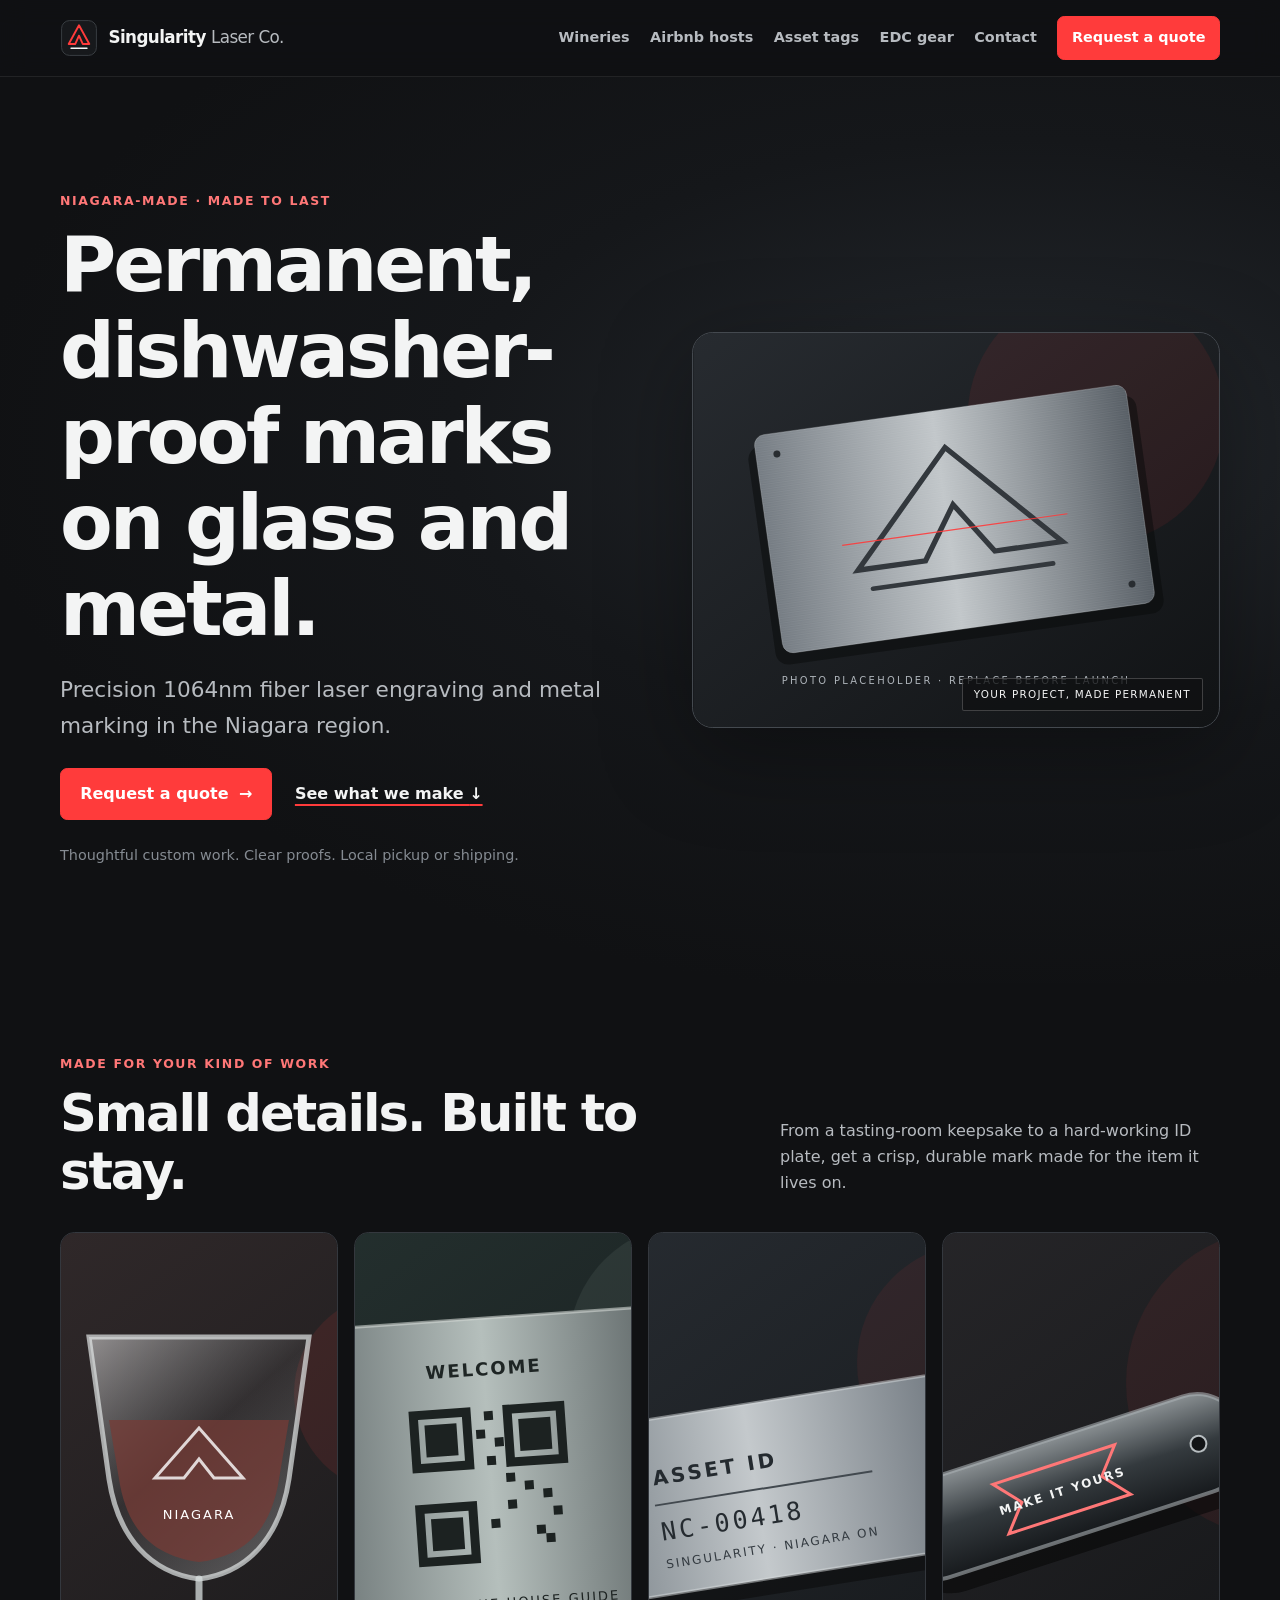
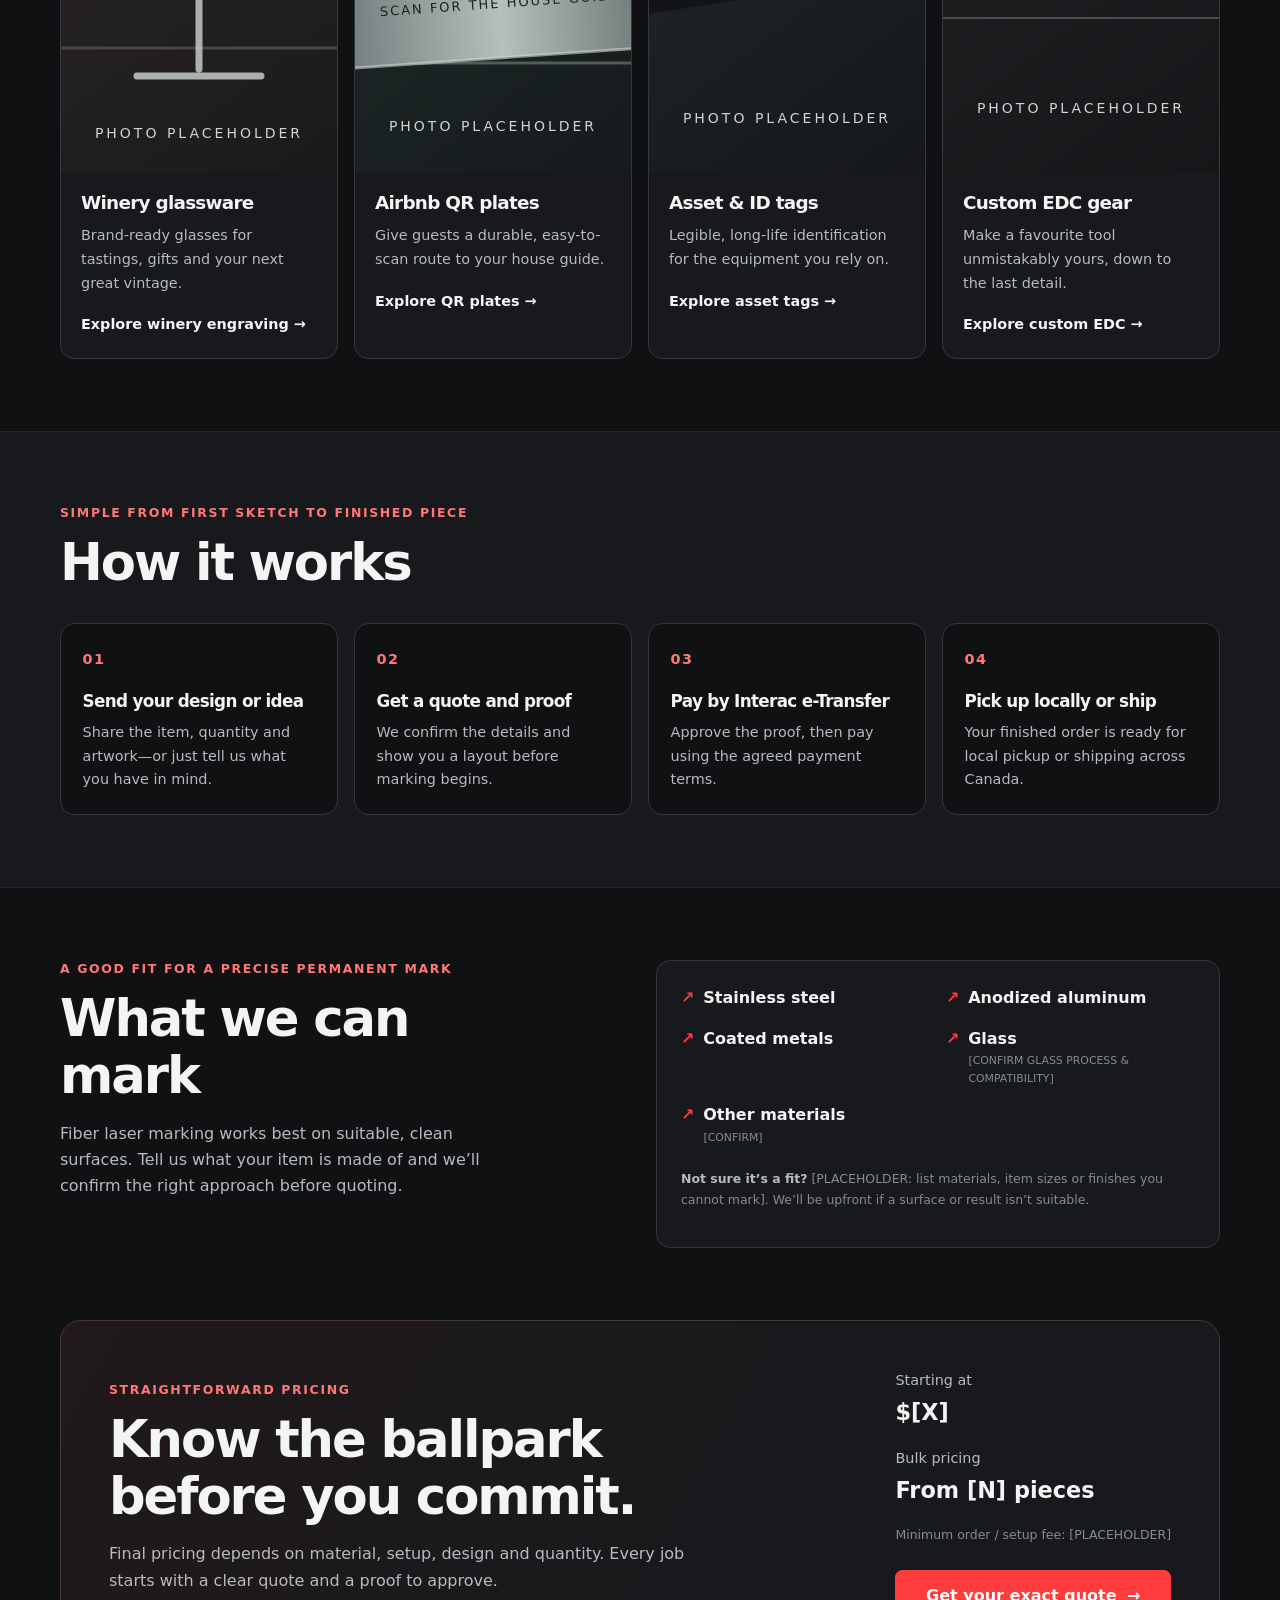
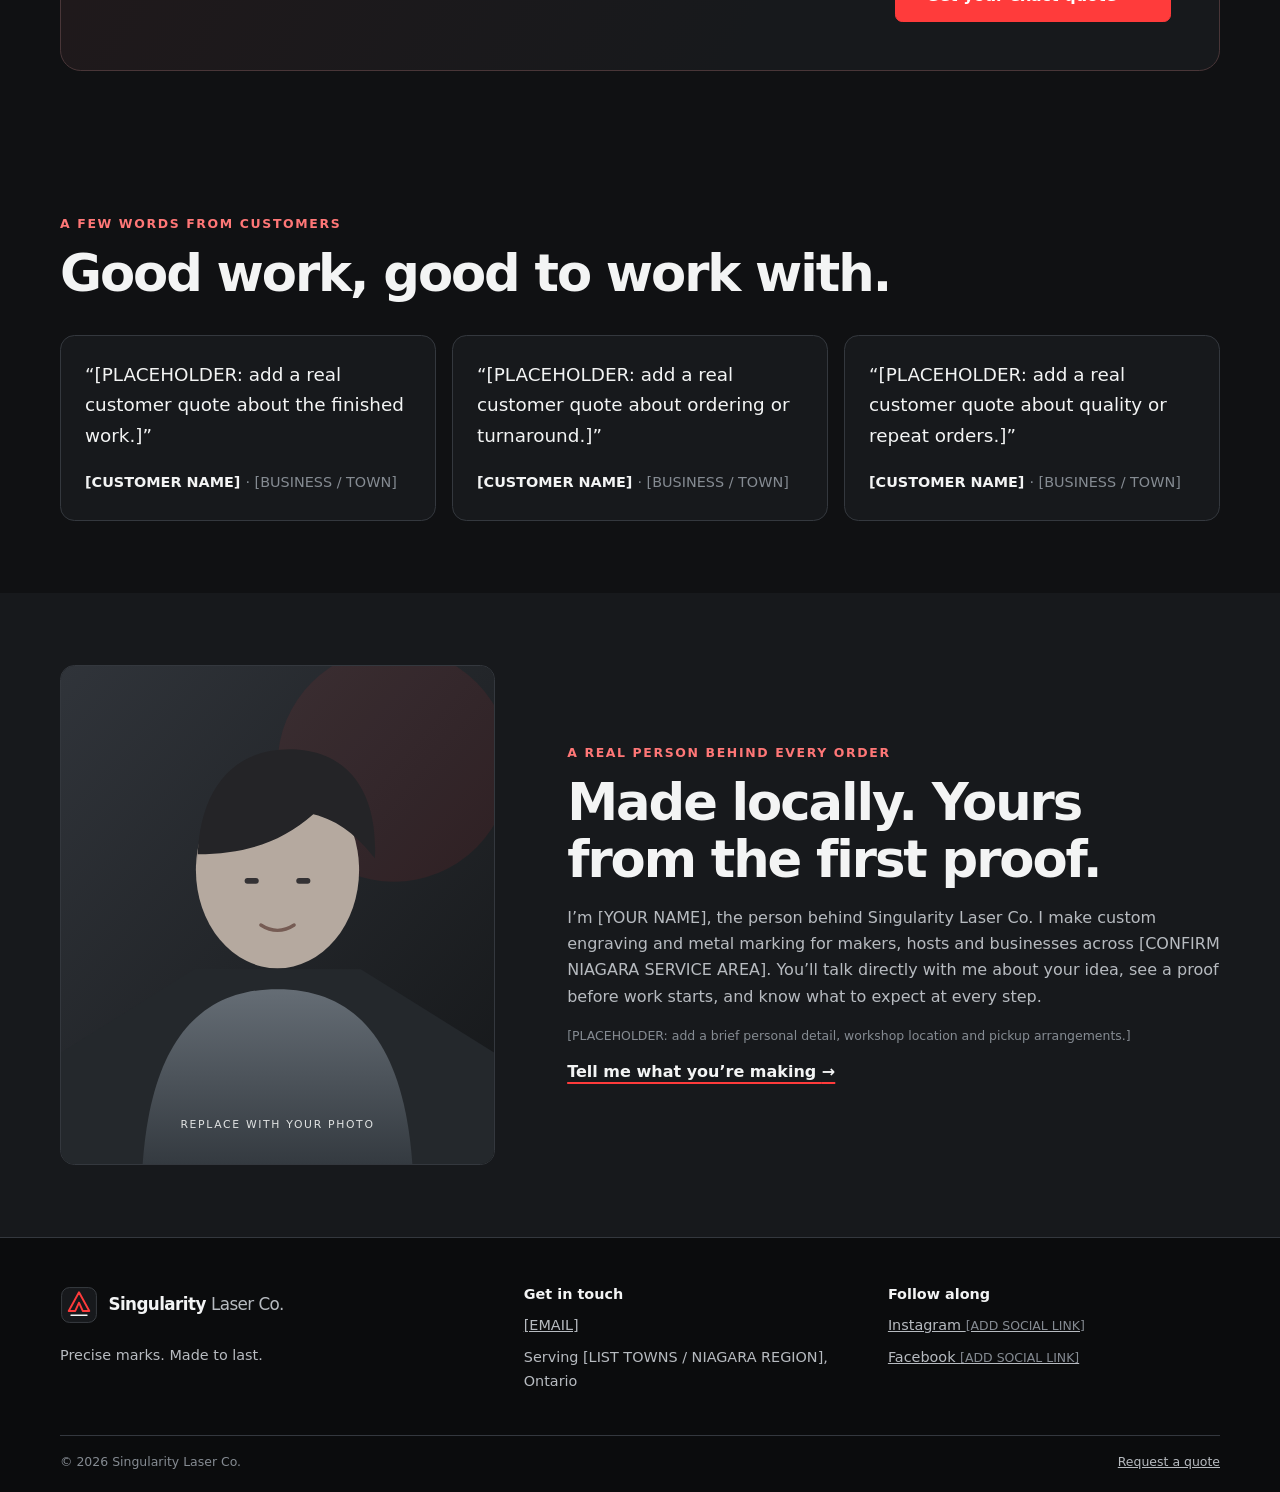
==== index.html @ 9af8d46c "first commit" ====
<!doctype html>
<html lang="en-CA">
<head>
  <meta charset="utf-8">
  <meta name="viewport" content="width=device-width, initial-scale=1">
  <title>Precision Laser Engraving in Niagara | Singularity Laser Co.</title>
  <meta name="description" content="Permanent custom engraving for winery glassware, Airbnb QR plates, asset tags and EDC gear. Locally made in Niagara, Ontario. Request a quote.">
  <meta name="theme-color" content="#101113">
  <link rel="canonical" href="https://[PLACEHOLDER]/">
  <meta property="og:type" content="website">
  <meta property="og:title" content="Singularity Laser Co. | Precision Engraving in Niagara">
  <meta property="og:description" content="Permanent, precise marks on glass and metal, made in the Niagara region.">
  <meta property="og:url" content="https://[PLACEHOLDER]/">
  <meta property="og:image" content="https://[PLACEHOLDER]/assets/images/hero-laser.svg">
  <link rel="icon" href="assets/icons/favicon.svg" type="image/svg+xml">
  <link rel="stylesheet" href="style.css">
  <script src="script.js" defer></script>
  <script type="application/ld+json">
  {
    "@context": "https://schema.org",
    "@type": "LocalBusiness",
    "name": "Singularity Laser Co.",
    "description": "Precision 1064nm fiber laser engraving and metal marking in the Niagara region of Ontario, Canada.",
    "url": "https://[PLACEHOLDER]/",
    "email": "[EMAIL]",
    "telephone": "[PLACEHOLDER]",
    "address": {
      "@type": "PostalAddress",
      "streetAddress": "[PLACEHOLDER]",
      "addressLocality": "[PLACEHOLDER]",
      "addressRegion": "ON",
      "postalCode": "[PLACEHOLDER]",
      "addressCountry": "CA"
    },
    "areaServed": [
      "[LIST TOWNS: e.g. St. Catharines, Niagara-on-the-Lake, Niagara Falls, Welland, Grimsby]"
    ],
    "priceRange": "[PLACEHOLDER]"
  }
  </script>
</head>
<body>
  <a class="skip-link" href="#main">Skip to content</a>
  <header class="site-header">
    <div class="container header-inner">
      <a class="brand" href="index.html" aria-label="Singularity Laser Co. home">
        <img src="assets/icons/logo.svg" width="42" height="42" alt="">
        <span>Singularity <span class="brand-light">Laser Co.</span></span>
      </a>
      <button class="menu-toggle" type="button" aria-expanded="false" aria-controls="primary-nav">
        <span class="sr-only">Toggle navigation</span><span class="menu-icon" aria-hidden="true"></span>
      </button>
      <nav class="site-nav" id="primary-nav" aria-label="Main navigation">
        <a href="winery-glassware.html">Wineries</a>
        <a href="airbnb-qr-plates.html">Airbnb hosts</a>
        <a href="asset-tags.html">Asset tags</a>
        <a href="edc-gear.html">EDC gear</a>
        <a href="contact.html">Contact</a>
        <a class="button button-small" href="contact.html#quote">Request a quote</a>
      </nav>
    </div>
  </header>

  <main id="main">
    <section class="hero">
      <div class="container hero-grid">
        <div class="hero-copy">
          <p class="eyebrow">Niagara-made · Made to last</p>
          <h1>Permanent, dishwasher-proof marks on glass and metal.</h1>
          <p class="hero-subline">Precision 1064nm fiber laser engraving and metal marking in the Niagara region.</p>
          <div class="hero-actions">
            <a class="button" href="contact.html#quote">Request a quote <span aria-hidden="true">→</span></a>
            <a class="text-link" href="#work">See what we make <span aria-hidden="true">↓</span></a>
          </div>
          <p class="hero-note">Thoughtful custom work. Clear proofs. Local pickup or shipping.</p>
        </div>
        <div class="hero-art">
          <img src="assets/images/hero-laser.svg" width="900" height="680" alt="Illustrated laser-etched metal plate, shown as a placeholder for a finished engraving photograph">
          <span class="image-label">YOUR PROJECT, MADE PERMANENT</span>
        </div>
      </div>
    </section>

    <section class="section" id="work">
      <div class="container">
        <div class="section-heading">
          <div><p class="eyebrow">Made for your kind of work</p><h2>Small details. Built to stay.</h2></div>
          <p>From a tasting-room keepsake to a hard-working ID plate, get a crisp, durable mark made for the item it lives on.</p>
        </div>
        <div class="portfolio-grid">
          <article class="portfolio-card">
            <a href="winery-glassware.html">
              <img src="assets/images/winery-glassware.svg" width="720" height="540" loading="lazy" alt="Placeholder illustration of a custom laser-marked wine glass">
              <div class="card-copy"><h3>Winery glassware</h3><p>Brand-ready glasses for tastings, gifts and your next great vintage.</p><span class="text-link">Explore winery engraving <span aria-hidden="true">→</span></span></div>
            </a>
          </article>
          <article class="portfolio-card">
            <a href="airbnb-qr-plates.html">
              <img src="assets/images/airbnb-qr-plate.svg" width="720" height="540" loading="lazy" alt="Placeholder illustration of a metal QR-code plate for a short-term rental">
              <div class="card-copy"><h3>Airbnb QR plates</h3><p>Give guests a durable, easy-to-scan route to your house guide.</p><span class="text-link">Explore QR plates <span aria-hidden="true">→</span></span></div>
            </a>
          </article>
          <article class="portfolio-card">
            <a href="asset-tags.html">
              <img src="assets/images/asset-id-tags.svg" width="720" height="540" loading="lazy" alt="Placeholder illustration of engraved stainless-steel asset identification tags">
              <div class="card-copy"><h3>Asset &amp; ID tags</h3><p>Legible, long-life identification for the equipment you rely on.</p><span class="text-link">Explore asset tags <span aria-hidden="true">→</span></span></div>
            </a>
          </article>
          <article class="portfolio-card">
            <a href="edc-gear.html">
              <img src="assets/images/edc-gear.svg" width="720" height="540" loading="lazy" alt="Placeholder illustration of a personalized everyday carry pocket tool">
              <div class="card-copy"><h3>Custom EDC gear</h3><p>Make a favourite tool unmistakably yours, down to the last detail.</p><span class="text-link">Explore custom EDC <span aria-hidden="true">→</span></span></div>
            </a>
          </article>
        </div>
      </div>
    </section>

    <section class="process section section-muted">
      <div class="container">
        <div class="section-heading"><div><p class="eyebrow">Simple from first sketch to finished piece</p><h2>How it works</h2></div></div>
        <ol class="steps">
          <li><span class="step-number">01</span><h3>Send your design or idea</h3><p>Share the item, quantity and artwork—or just tell us what you have in mind.</p></li>
          <li><span class="step-number">02</span><h3>Get a quote and proof</h3><p>We confirm the details and show you a layout before marking begins.</p></li>
          <li><span class="step-number">03</span><h3>Pay by Interac e-Transfer</h3><p>Approve the proof, then pay using the agreed payment terms.</p></li>
          <li><span class="step-number">04</span><h3>Pick up locally or ship</h3><p>Your finished order is ready for local pickup or shipping across Canada.</p></li>
        </ol>
      </div>
    </section>

    <section class="section">
      <div class="container capabilities-grid">
        <div><p class="eyebrow">A good fit for a precise permanent mark</p><h2>What we can mark</h2><p>Fiber laser marking works best on suitable, clean surfaces. Tell us what your item is made of and we’ll confirm the right approach before quoting.</p></div>
        <div class="material-panel">
          <ul class="material-list"><li>Stainless steel</li><li>Anodized aluminum</li><li>Coated metals</li><li>Glass <span class="material-note">[CONFIRM GLASS PROCESS &amp; COMPATIBILITY]</span></li><li>Other materials <span class="material-note">[CONFIRM]</span></li></ul>
          <p class="fine-print"><strong>Not sure it’s a fit?</strong> [PLACEHOLDER: list materials, item sizes or finishes you cannot mark]. We’ll be upfront if a surface or result isn’t suitable.</p>
        </div>
      </div>
    </section>

    <section class="section pricing-section">
      <div class="container pricing-panel">
        <div><p class="eyebrow">Straightforward pricing</p><h2>Know the ballpark before you commit.</h2><p>Final pricing depends on material, setup, design and quantity. Every job starts with a clear quote and a proof to approve.</p></div>
        <div class="price-points"><p><span>Starting at</span><strong>$[X]</strong></p><p><span>Bulk pricing</span><strong>From [N] pieces</strong></p><p class="fine-print">Minimum order / setup fee: [PLACEHOLDER]</p><a class="button" href="contact.html#quote">Get your exact quote <span aria-hidden="true">→</span></a></div>
      </div>
    </section>

    <section class="section">
      <div class="container">
        <div class="section-heading"><div><p class="eyebrow">A few words from customers</p><h2>Good work, good to work with.</h2></div></div>
        <div class="testimonial-grid">
          <blockquote><p>“[PLACEHOLDER: add a real customer quote about the finished work.]”</p><cite>[CUSTOMER NAME] <span>· [BUSINESS / TOWN]</span></cite></blockquote>
          <blockquote><p>“[PLACEHOLDER: add a real customer quote about ordering or turnaround.]”</p><cite>[CUSTOMER NAME] <span>· [BUSINESS / TOWN]</span></cite></blockquote>
          <blockquote><p>“[PLACEHOLDER: add a real customer quote about quality or repeat orders.]”</p><cite>[CUSTOMER NAME] <span>· [BUSINESS / TOWN]</span></cite></blockquote>
        </div>
      </div>
    </section>

    <section class="section about-section">
      <div class="container about-grid">
        <img class="about-photo" src="assets/images/owner-placeholder.svg" width="520" height="600" loading="lazy" alt="Placeholder portrait illustration to be replaced with a photo of the owner">
        <div><p class="eyebrow">A real person behind every order</p><h2>Made locally. Yours from the first proof.</h2><p>I’m [YOUR NAME], the person behind Singularity Laser Co. I make custom engraving and metal marking for makers, hosts and businesses across [CONFIRM NIAGARA SERVICE AREA]. You’ll talk directly with me about your idea, see a proof before work starts, and know what to expect at every step.</p><p class="fine-print">[PLACEHOLDER: add a brief personal detail, workshop location and pickup arrangements.]</p><a class="text-link" href="contact.html">Tell me what you’re making <span aria-hidden="true">→</span></a></div>
      </div>
    </section>
  </main>

  <footer class="site-footer">
    <div class="container footer-grid">
      <div><a class="brand" href="index.html"><img src="assets/icons/logo.svg" width="38" height="38" alt=""><span>Singularity <span class="brand-light">Laser Co.</span></span></a><p class="footer-tagline">Precise marks. Made to last.</p></div>
      <div><h2>Get in touch</h2><a href="mailto:[EMAIL]">[EMAIL]</a><p>Serving [LIST TOWNS / NIAGARA REGION], Ontario</p></div>
      <div><h2>Follow along</h2><a href="[INSTAGRAM URL]">Instagram <span class="fine-print">[ADD SOCIAL LINK]</span></a><a href="[FACEBOOK URL]">Facebook <span class="fine-print">[ADD SOCIAL LINK]</span></a></div>
    </div>
    <div class="container footer-bottom"><span>© <span data-year>2026</span> Singularity Laser Co.</span><a href="contact.html">Request a quote</a></div>
  </footer>
</body>
</html>
---- style.css ----
:root {
  color-scheme: dark;
  --color-bg: #101113;
  --color-surface: #17191c;
  --color-surface-raised: #1d2024;
  --color-text: #f3f4f4;
  --color-muted: #b7bbc0;
  --color-subtle: #858b92;
  --color-accent: #ff3b3b;
  --color-border: #34383e;
  --font-body: Inter, ui-sans-serif, system-ui, -apple-system, BlinkMacSystemFont, "Segoe UI", sans-serif;
  --text-xs: .78rem;
  --text-sm: .9rem;
  --text-base: 1rem;
  --text-lg: 1.15rem;
  --text-xl: clamp(1.35rem, 2vw, 1.8rem);
  --text-2xl: clamp(2rem, 4vw, 3.2rem);
  --text-display: clamp(2.6rem, 6vw, 5rem);
  --space-1: .5rem;
  --space-2: 1rem;
  --space-3: 1.5rem;
  --space-4: 2rem;
  --space-5: 3rem;
  --space-6: 4.5rem;
  --space-7: 6rem;
  --radius-sm: .45rem;
  --radius-md: .9rem;
  --radius-lg: 1.3rem;
  --content-width: 1160px;
}

* { box-sizing: border-box; }
html { scroll-behavior: smooth; scroll-padding-top: 6rem; }
body { margin: 0; background: var(--color-bg); color: var(--color-text); font-family: var(--font-body); font-size: var(--text-base); line-height: 1.65; }
img { display: block; max-width: 100%; }
a { color: inherit; }
a:hover { color: var(--color-text); }
button, input, textarea { font: inherit; }
::selection { background: var(--color-accent); color: #fff; }
:focus-visible { outline: 3px solid var(--color-accent); outline-offset: 4px; }
.container { width: min(var(--content-width), calc(100% - 2.5rem)); margin-inline: auto; }
.sr-only { position: absolute; width: 1px; height: 1px; padding: 0; margin: -1px; overflow: hidden; clip: rect(0, 0, 0, 0); white-space: nowrap; border: 0; }
.skip-link { position: absolute; z-index: 20; top: .7rem; left: .7rem; padding: .7rem 1rem; background: var(--color-text); color: var(--color-bg); transform: translateY(-160%); }
.skip-link:focus { transform: translateY(0); }
.site-header { position: sticky; z-index: 10; top: 0; background: rgb(16 17 19 / 95%); border-bottom: 1px solid rgb(255 255 255 / 8%); backdrop-filter: blur(14px); }
.header-inner { min-height: 76px; display: flex; align-items: center; justify-content: space-between; gap: var(--space-3); }
.brand { display: inline-flex; align-items: center; gap: .65rem; color: var(--color-text); text-decoration: none; font-size: 1.05rem; font-weight: 750; letter-spacing: -.035em; white-space: nowrap; }
.brand img { width: 38px; height: 38px; }
.brand-light { color: var(--color-muted); font-weight: 450; }
.site-nav { display: flex; align-items: center; gap: clamp(.8rem, 1.6vw, 1.5rem); }
.site-nav a { color: var(--color-muted); text-decoration: none; font-size: var(--text-sm); font-weight: 550; white-space: nowrap; }
.site-nav a:hover, .site-nav a[aria-current="page"] { color: var(--color-text); }
.menu-toggle { display: none; border: 1px solid var(--color-border); background: transparent; color: var(--color-text); border-radius: var(--radius-sm); width: 44px; height: 44px; align-items: center; justify-content: center; cursor: pointer; }
.menu-icon, .menu-icon::before, .menu-icon::after { display: block; width: 19px; height: 2px; background: currentColor; position: relative; }
.menu-icon::before, .menu-icon::after { content: ""; position: absolute; left: 0; }
.menu-icon::before { top: -6px; }.menu-icon::after { top: 6px; }
.button { display: inline-flex; min-height: 50px; align-items: center; justify-content: center; gap: .65rem; padding: .75rem 1.2rem; border: 1px solid var(--color-accent); border-radius: var(--radius-sm); background: var(--color-accent); color: #fff !important; text-decoration: none; font-weight: 750; transition: background .18s ease, transform .18s ease, border-color .18s ease; }
.button:hover { background: #e72e2e; border-color: #e72e2e; transform: translateY(-2px); }
.button-small { min-height: 40px; padding: .55rem .85rem; font-size: var(--text-sm) !important; }
.text-link { color: var(--color-text); text-decoration-color: var(--color-accent); text-decoration-thickness: 2px; text-underline-offset: .3em; font-weight: 650; }
.text-link:hover { color: var(--color-accent); }
.eyebrow { margin: 0 0 .8rem; color: #ff7777; font-size: var(--text-xs); font-weight: 800; letter-spacing: .13em; line-height: 1.4; text-transform: uppercase; }
h1, h2, h3, p { margin-top: 0; }
h1, h2, h3 { line-height: 1.12; letter-spacing: -.04em; }
h1 { margin-bottom: 1.25rem; font-size: var(--text-display); }
h2 { margin-bottom: 1rem; font-size: var(--text-2xl); }
h3 { margin-bottom: .65rem; font-size: var(--text-lg); }
p { color: var(--color-muted); }
.lead { max-width: 650px; font-size: clamp(1.1rem, 2vw, 1.3rem); }
.hero { position: relative; overflow: hidden; padding: clamp(4rem, 9vw, 8rem) 0; background: radial-gradient(ellipse at 79% 40%, #24282d 0, #15171a 39%, #101113 73%); }
.hero-grid { display: grid; align-items: center; gap: var(--space-5); }
.hero-copy { max-width: 680px; }
.hero h1 { max-width: 760px; }
.hero-subline { max-width: 600px; margin-bottom: var(--space-3); font-size: clamp(1.15rem, 2vw, 1.35rem); }
.hero-actions { display: flex; align-items: center; flex-wrap: wrap; gap: 1.4rem; }
.hero-note { margin: 1.5rem 0 0; color: var(--color-subtle); font-size: var(--text-sm); }
.hero-art { position: relative; overflow: hidden; border: 1px solid #44494f; border-radius: var(--radius-lg); box-shadow: 0 25px 90px rgb(0 0 0 / 35%); }
.hero-art img { width: 100%; height: auto; aspect-ratio: 4 / 3; object-fit: cover; }
.image-label { position: absolute; right: 1rem; bottom: 1rem; padding: .45rem .7rem; border: 1px solid rgb(255 255 255 / 20%); border-radius: 2px; background: rgb(16 17 19 / 78%); color: var(--color-text); font-size: .65rem; letter-spacing: .12em; }
.section { padding: var(--space-6) 0; }
.section-muted { background: var(--color-surface); border-block: 1px solid rgb(255 255 255 / 5%); }
.section-heading { display: flex; align-items: end; justify-content: space-between; gap: var(--space-4); margin-bottom: var(--space-4); }
.section-heading h2 { margin-bottom: 0; }
.section-heading > p { max-width: 440px; margin-bottom: .2rem; }
.portfolio-grid { display: grid; grid-template-columns: 1fr; gap: 1rem; }
.portfolio-card { overflow: hidden; border: 1px solid var(--color-border); border-radius: var(--radius-md); background: var(--color-surface); transition: transform .2s ease, border-color .2s ease, box-shadow .2s ease; }
.portfolio-card:hover { transform: translateY(-4px); border-color: #666d75; box-shadow: 0 16px 38px rgb(0 0 0 / 24%); }
.portfolio-card > a { display: block; height: 100%; text-decoration: none; }
.portfolio-card img { width: 100%; aspect-ratio: 4 / 3; object-fit: cover; }
.card-copy { padding: 1.25rem; }
.card-copy h3 { color: var(--color-text); }
.card-copy p { min-height: 3.3em; margin-bottom: 1rem; font-size: var(--text-sm); }
.card-copy .text-link { font-size: var(--text-sm); }
.steps { display: grid; grid-template-columns: 1fr; gap: 1rem; margin: 0; padding: 0; list-style: none; }
.steps li { padding: 1.35rem; border: 1px solid var(--color-border); border-radius: var(--radius-md); background: var(--color-bg); }
.step-number { display: inline-block; margin-bottom: 1.25rem; color: #ff7777; font-size: var(--text-sm); font-weight: 800; letter-spacing: .1em; }
.steps h3 { font-size: 1.05rem; }.steps p { margin: 0; font-size: var(--text-sm); }
.capabilities-grid, .detail-grid, .use-grid { display: grid; gap: var(--space-4); align-items: start; }
.capabilities-grid > div:first-child { max-width: 460px; }
.material-panel { padding: 1.5rem; border: 1px solid var(--color-border); border-radius: var(--radius-md); background: var(--color-surface); }
.material-list { display: grid; grid-template-columns: 1fr 1fr; gap: .9rem 1rem; margin: 0 0 1.4rem; padding: 0; list-style: none; }
.material-list li { color: var(--color-text); font-weight: 650; }
.material-list li::before { content: "↗"; margin-right: .55rem; color: var(--color-accent); }
.material-note { display: block; padding-left: 1.4rem; color: var(--color-subtle); font-size: .68rem; font-weight: 500; }
.fine-print { color: var(--color-subtle); font-size: var(--text-xs); }
.fine-print strong { color: var(--color-muted); }
.pricing-section { padding-top: 0; }
.pricing-panel { display: flex; flex-direction: column; justify-content: space-between; gap: var(--space-4); padding: clamp(1.5rem, 4vw, 3rem); border: 1px solid #493638; border-radius: var(--radius-lg); background: linear-gradient(120deg, #21191b, #17191c 64%); }
.pricing-panel > div:first-child { max-width: 610px; }
.price-points { display: grid; gap: 1rem; align-content: start; }
.price-points p { margin: 0; }.price-points p:not(.fine-print) { display: flex; flex-direction: column; gap: .1rem; }
.price-points p span { color: var(--color-muted); font-size: var(--text-sm); }
.price-points strong { color: var(--color-text); font-size: 1.4rem; }
.price-points .fine-print { margin-bottom: .5rem; }
.testimonial-grid { display: grid; gap: 1rem; }
blockquote { margin: 0; padding: 1.5rem; border: 1px solid var(--color-border); border-radius: var(--radius-md); background: var(--color-surface); }
blockquote p { color: var(--color-text); font-size: var(--text-lg); }
blockquote cite { color: var(--color-text); font-size: var(--text-sm); font-style: normal; font-weight: 700; }
blockquote cite span { color: var(--color-subtle); font-weight: 450; }
.about-section { background: var(--color-surface); }
.about-grid { display: grid; align-items: center; gap: var(--space-4); }
.about-photo { width: 100%; max-height: 440px; aspect-ratio: 5 / 4; object-fit: cover; border: 1px solid var(--color-border); border-radius: var(--radius-md); }
.site-footer { padding: var(--space-5) 0 1.25rem; background: #0b0c0d; border-top: 1px solid var(--color-border); }
.footer-grid { display: grid; gap: var(--space-4); padding-bottom: var(--space-4); }
.footer-grid h2 { margin-bottom: .75rem; font-size: var(--text-sm); letter-spacing: 0; }
.footer-grid p, .footer-grid > div > a:not(.brand) { display: block; margin-bottom: .55rem; color: var(--color-muted); font-size: var(--text-sm); }
.footer-grid a:hover, .footer-bottom a:hover { color: var(--color-accent); }
.footer-tagline { margin: .75rem 0 0; font-size: var(--text-sm); }
.footer-bottom { display: flex; justify-content: space-between; gap: 1rem; padding-top: 1rem; border-top: 1px solid var(--color-border); color: var(--color-subtle); font-size: var(--text-xs); }
.footer-bottom a { color: var(--color-muted); }
.page-hero { padding: var(--space-6) 0; background: radial-gradient(ellipse at 78% 45%, #22262b, #121416 57%, #101113 78%); }
.page-hero-grid { display: grid; align-items: center; gap: var(--space-4); }
.page-hero-grid > div { max-width: 650px; }
.page-hero-grid img { width: 100%; aspect-ratio: 4 / 3; object-fit: cover; border: 1px solid var(--color-border); border-radius: var(--radius-lg); }
.page-hero h1 { font-size: clamp(2.5rem, 5.2vw, 4.1rem); }
.page-hero .lead { margin-bottom: 1.5rem; }
.gallery-grid { display: grid; grid-template-columns: 1fr 1fr; gap: .8rem; }
.gallery-grid figure { overflow: hidden; margin: 0; border: 1px solid var(--color-border); border-radius: var(--radius-sm); background: var(--color-surface); }
.gallery-grid img { width: 100%; aspect-ratio: 4 / 3; object-fit: cover; }
.gallery-grid figcaption { padding: .7rem; color: var(--color-muted); font-size: var(--text-xs); }
.benefit-list, .use-list { display: grid; gap: 1rem; margin: 0; padding: 0; list-style: none; }
.benefit-list li, .use-list li { position: relative; padding: 0 0 1rem 1.8rem; border-bottom: 1px solid var(--color-border); color: var(--color-muted); }
.benefit-list li::before { content: "✓"; position: absolute; left: 0; color: #ff7777; font-weight: 800; }
.use-list { grid-template-columns: 1fr; }
.use-list li { padding-left: 1.2rem; }
.use-list li::before { content: ""; position: absolute; top: .63em; left: 0; width: 5px; height: 5px; border-radius: 50%; background: var(--color-accent); }
.pricing-panel > .button { align-self: flex-start; }
.final-cta { padding-top: 0; }
.final-cta .container { padding: clamp(1.75rem, 5vw, 3.5rem); border: 1px solid var(--color-border); border-radius: var(--radius-lg); background: var(--color-surface); }
.final-cta p:not(.eyebrow) { max-width: 620px; }
.contact-hero { padding-bottom: var(--space-4); }
.contact-hero h1 { font-size: clamp(2.6rem, 5.5vw, 4.5rem); }
.contact-grid { display: grid; align-items: start; gap: var(--space-4); }
.form-panel, .payment-panel { padding: clamp(1.25rem, 3vw, 2rem); border: 1px solid var(--color-border); border-radius: var(--radius-md); background: var(--color-surface); }
.form-panel h2, .payment-panel h2 { font-size: var(--text-xl); }
.form-intro { margin-bottom: 1.5rem; font-size: var(--text-sm); }
.form-intro span, .field label span:not(.optional) { color: #ff7777; }
.quote-form { display: grid; gap: 1.15rem; }
.form-row { display: grid; gap: 1.15rem; }
.field { display: grid; gap: .45rem; }
.field label { color: var(--color-text); font-size: var(--text-sm); font-weight: 700; }
.optional { color: var(--color-subtle); font-weight: 450; }
.field input, .field textarea { width: 100%; min-height: 48px; padding: .75rem .85rem; border: 1px solid #555b63; border-radius: var(--radius-sm); background: #101113; color: var(--color-text); }
.field textarea { min-height: 130px; resize: vertical; }
.field input::placeholder, .field textarea::placeholder { color: #8b9097; }
.field input[type="file"] { padding: .55rem; font-size: var(--text-sm); }
.field input[type="file"]::file-selector-button { margin-right: .8rem; padding: .45rem .65rem; border: 1px solid var(--color-border); border-radius: 3px; background: var(--color-surface-raised); color: var(--color-text); cursor: pointer; }
.field small { color: var(--color-subtle); font-size: var(--text-xs); }
.form-status { min-height: 1.5em; margin: -.25rem 0 0; font-size: var(--text-sm); }
.form-status[data-state="error"] { color: #ff8585; }
.form-status[data-state="success"] { color: #a7e6bd; }
.quote-form .fine-print { margin: 0; }.quote-form .fine-print a { color: var(--color-text); text-underline-offset: .2em; }
.payment-panel { background: linear-gradient(145deg, #1a1c1f, #131416); }
.payment-steps { display: grid; gap: 1.1rem; margin: 1.6rem 0; padding: 0; list-style: none; }
.payment-steps li { display: grid; gap: .25rem; padding-bottom: 1rem; border-bottom: 1px solid var(--color-border); }
.payment-steps strong { color: var(--color-text); }.payment-steps span { color: var(--color-muted); font-size: var(--text-sm); }

@media (min-width: 600px) {
  .portfolio-grid, .testimonial-grid { grid-template-columns: repeat(2, minmax(0, 1fr)); }
  .steps { grid-template-columns: repeat(2, minmax(0, 1fr)); }
  .gallery-grid { grid-template-columns: repeat(3, minmax(0, 1fr)); gap: 1rem; }
  .use-list { grid-template-columns: 1fr 1fr; }
  .footer-grid { grid-template-columns: 1.3fr 1fr 1fr; }
  .form-row { grid-template-columns: 1fr 1fr; }
}
@media (min-width: 860px) {
  .hero-grid { grid-template-columns: 1.05fr .95fr; }
  .portfolio-grid { grid-template-columns: repeat(4, minmax(0, 1fr)); }
  .steps { grid-template-columns: repeat(4, minmax(0, 1fr)); }
  .capabilities-grid, .detail-grid, .use-grid { grid-template-columns: 1fr 1fr; }
  .pricing-panel { flex-direction: row; align-items: center; }
  .price-points { min-width: 220px; }
  .testimonial-grid { grid-template-columns: repeat(3, minmax(0, 1fr)); }
  .about-grid { grid-template-columns: .8fr 1.2fr; gap: var(--space-6); }
  .about-photo { max-height: 500px; aspect-ratio: 4 / 5; }
  .page-hero-grid { grid-template-columns: 1.05fr .95fr; }
  .contact-grid { grid-template-columns: 1.2fr .8fr; gap: var(--space-5); }
  .contact-hero { padding-bottom: var(--space-5); }
}
@media (max-width: 859px) {
  .menu-toggle { display: inline-flex; }
  .site-nav { position: absolute; top: calc(100% + 1px); right: 0; left: 0; display: none; align-items: stretch; padding: .8rem 1.25rem 1.25rem; border-bottom: 1px solid var(--color-border); background: #101113; }
  .site-nav.is-open { display: flex; flex-direction: column; }
  .site-nav a { padding: .55rem .25rem; }
  .site-nav .button { align-self: flex-start; padding-inline: .85rem; }
  .section-heading { align-items: start; flex-direction: column; gap: .8rem; }
}
@media (max-width: 420px) {
  .container { width: min(var(--content-width), calc(100% - 1.5rem)); }
  .brand { gap: .45rem; font-size: .96rem; }
  .brand img { width: 34px; height: 34px; }
  .gallery-grid { gap: .5rem; }
  .gallery-grid figcaption { padding: .55rem; font-size: .68rem; }
  .material-panel { padding: 1rem; }
  .material-list { grid-template-columns: 1fr; }
}
@media (prefers-reduced-motion: reduce) {
  *, *::before, *::after { scroll-behavior: auto !important; transition-duration: .01ms !important; animation-duration: .01ms !important; animation-iteration-count: 1 !important; }
}
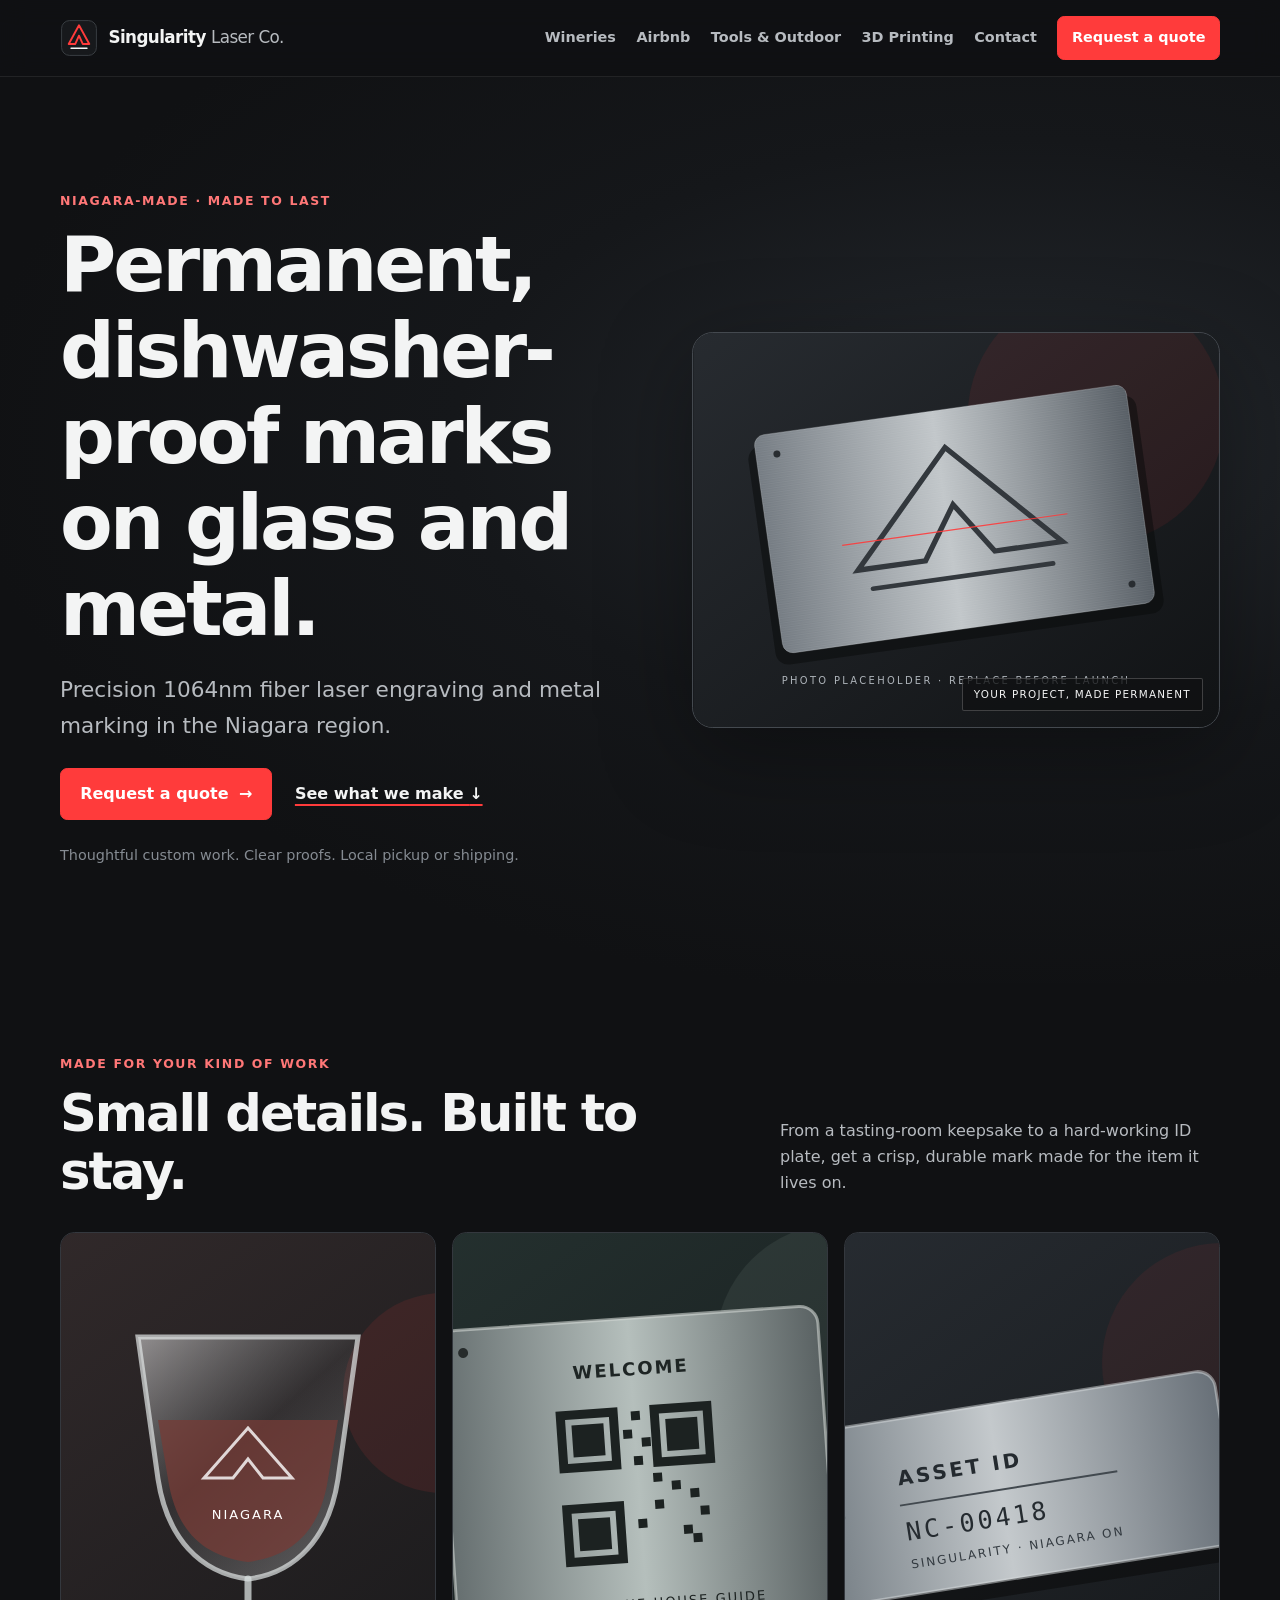
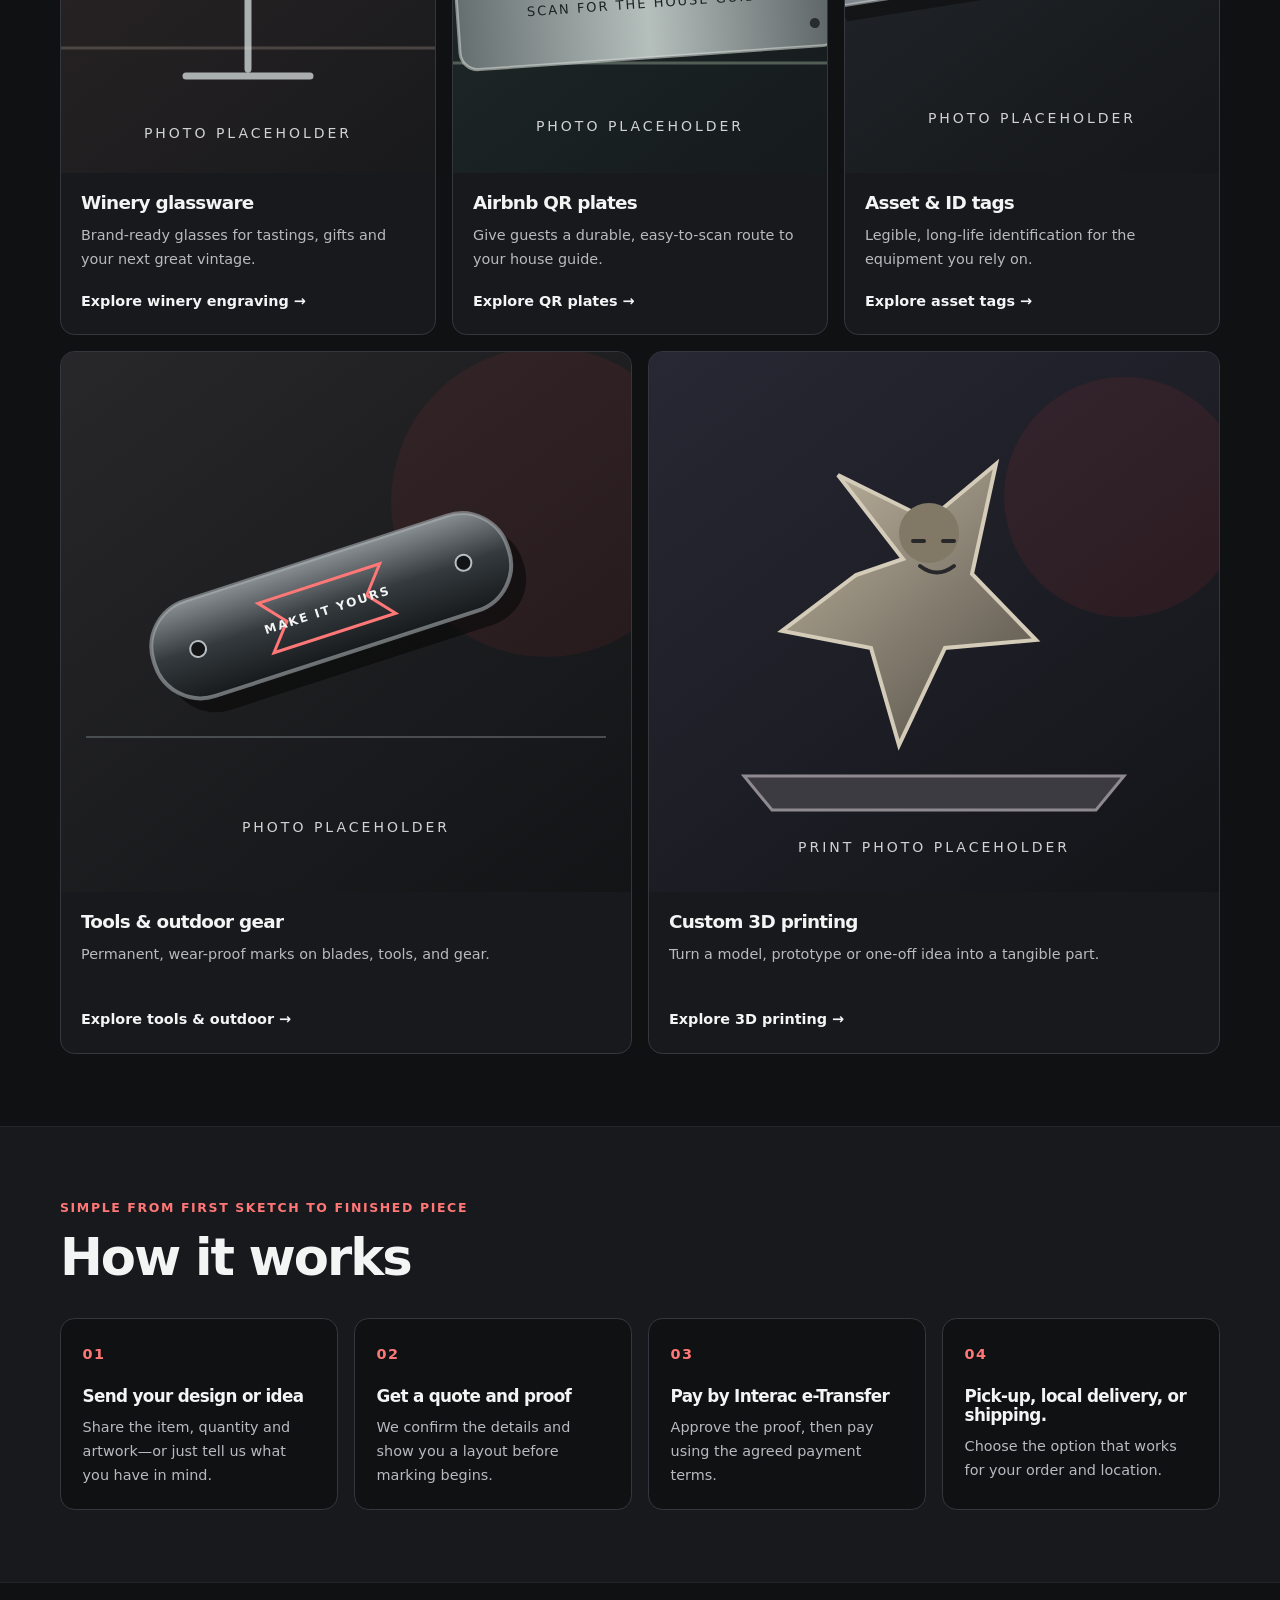
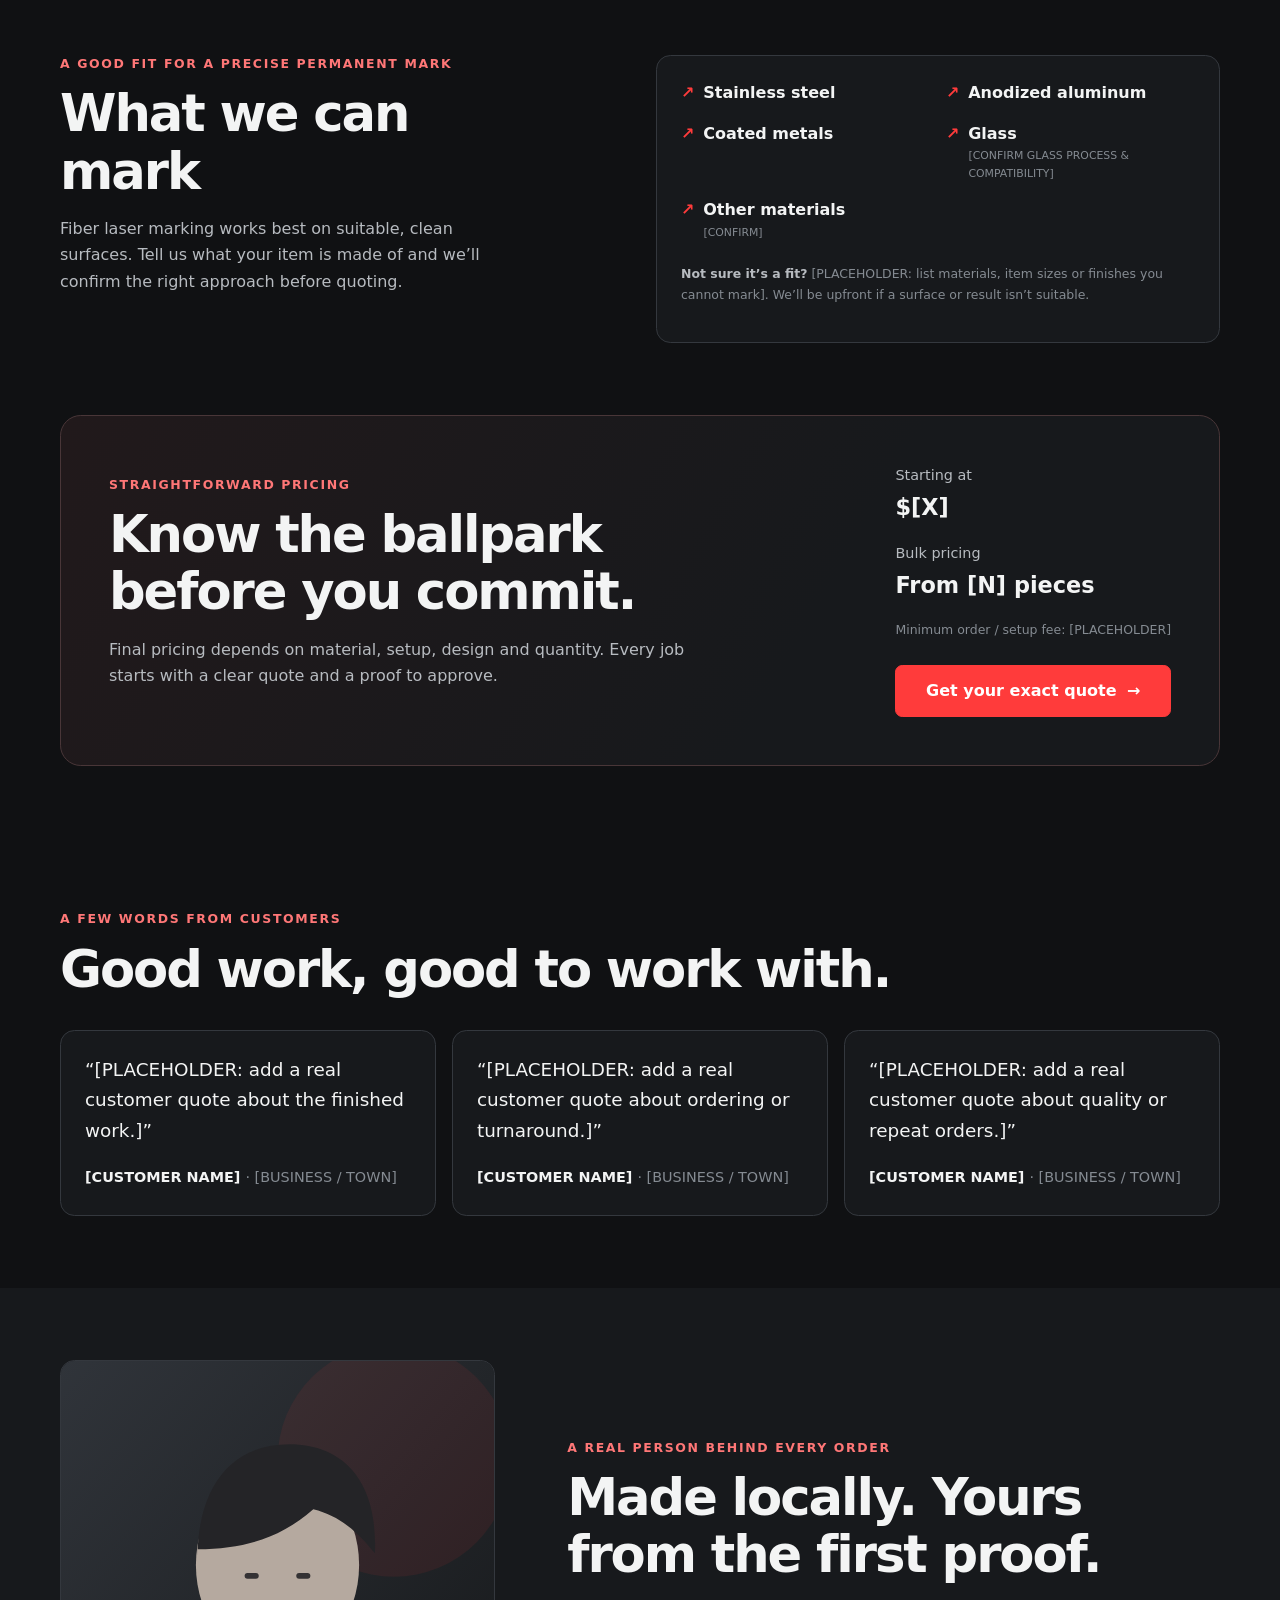
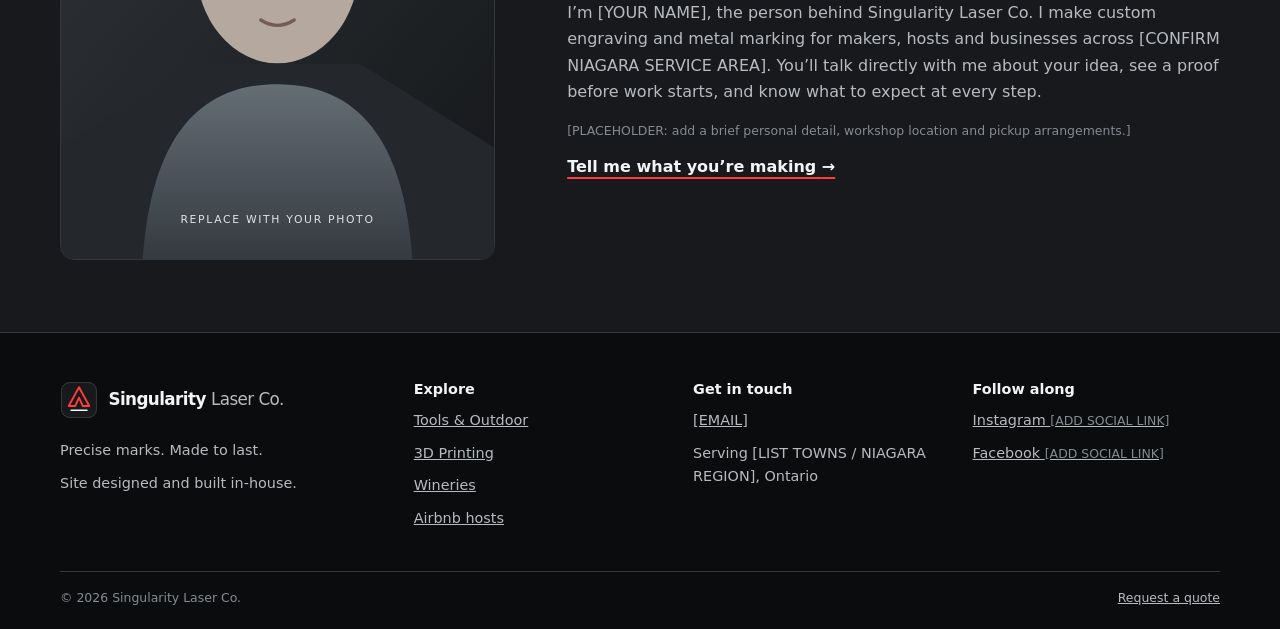
==== commit 173bc6fc: "Update site 2026-11-08 20:52" ====
--- a/index.html
+++ b/index.html
@@ -4,7 +4,7 @@
   <meta charset="utf-8">
   <meta name="viewport" content="width=device-width, initial-scale=1">
   <title>Precision Laser Engraving in Niagara | Singularity Laser Co.</title>
-  <meta name="description" content="Permanent custom engraving for winery glassware, Airbnb QR plates, asset tags and EDC gear. Locally made in Niagara, Ontario. Request a quote.">
+  <meta name="description" content="Permanent custom engraving for winery glassware, Airbnb QR plates, asset tags and outdoor gear, plus custom 3D printing. Locally made in Niagara, Ontario.">
   <meta name="theme-color" content="#101113">
   <link rel="canonical" href="https://[PLACEHOLDER]/">
   <meta property="og:type" content="website">
@@ -20,13 +20,13 @@
     "@context": "https://schema.org",
     "@type": "LocalBusiness",
     "name": "Singularity Laser Co.",
-    "description": "Precision 1064nm fiber laser engraving and metal marking in the Niagara region of Ontario, Canada.",
+    "description": "Precision 1064nm fiber laser engraving, metal marking and custom 3D printing in the Niagara region of Ontario, Canada.",
+    "knowsAbout": ["Laser engraving", "Metal marking", "Custom 3D printing", "CAD modelling", "Prototyping"],
     "url": "https://[PLACEHOLDER]/",
     "email": "[EMAIL]",
     "telephone": "[PLACEHOLDER]",
     "address": {
       "@type": "PostalAddress",
-      "streetAddress": "[PLACEHOLDER]",
       "addressLocality": "[PLACEHOLDER]",
       "addressRegion": "ON",
       "postalCode": "[PLACEHOLDER]",
@@ -52,9 +52,9 @@
       </button>
       <nav class="site-nav" id="primary-nav" aria-label="Main navigation">
         <a href="winery-glassware.html">Wineries</a>
-        <a href="airbnb-qr-plates.html">Airbnb hosts</a>
-        <a href="asset-tags.html">Asset tags</a>
-        <a href="edc-gear.html">EDC gear</a>
+        <a href="airbnb-qr-plates.html">Airbnb</a>
+        <a href="tools-outdoor.html">Tools &amp; Outdoor</a>
+        <a href="3d-printing.html">3D Printing</a>
         <a href="contact.html">Contact</a>
         <a class="button button-small" href="contact.html#quote">Request a quote</a>
       </nav>
@@ -107,9 +107,15 @@
             </a>
           </article>
           <article class="portfolio-card">
-            <a href="edc-gear.html">
-              <img src="assets/images/edc-gear.svg" width="720" height="540" loading="lazy" alt="Placeholder illustration of a personalized everyday carry pocket tool">
-              <div class="card-copy"><h3>Custom EDC gear</h3><p>Make a favourite tool unmistakably yours, down to the last detail.</p><span class="text-link">Explore custom EDC <span aria-hidden="true">→</span></span></div>
+            <a href="tools-outdoor.html">
+              <img src="assets/images/edc-gear.svg" width="720" height="540" loading="lazy" alt="Placeholder illustration of a personalized outdoor pocket tool">
+              <div class="card-copy"><h3>Tools &amp; outdoor gear</h3><p>Permanent, wear-proof marks on blades, tools, and gear.</p><span class="text-link">Explore tools &amp; outdoor <span aria-hidden="true">→</span></span></div>
+            </a>
+          </article>
+          <article class="portfolio-card">
+            <a href="3d-printing.html">
+              <img src="assets/images/3d-miniature.svg" width="720" height="540" loading="lazy" alt="Placeholder illustration of a custom 3D-printed tabletop miniature">
+              <div class="card-copy"><h3>Custom 3D printing</h3><p>Turn a model, prototype or one-off idea into a tangible part.</p><span class="text-link">Explore 3D printing <span aria-hidden="true">→</span></span></div>
             </a>
           </article>
         </div>
@@ -123,7 +129,7 @@
           <li><span class="step-number">01</span><h3>Send your design or idea</h3><p>Share the item, quantity and artwork—or just tell us what you have in mind.</p></li>
           <li><span class="step-number">02</span><h3>Get a quote and proof</h3><p>We confirm the details and show you a layout before marking begins.</p></li>
           <li><span class="step-number">03</span><h3>Pay by Interac e-Transfer</h3><p>Approve the proof, then pay using the agreed payment terms.</p></li>
-          <li><span class="step-number">04</span><h3>Pick up locally or ship</h3><p>Your finished order is ready for local pickup or shipping across Canada.</p></li>
+          <li><span class="step-number">04</span><h3>Pick-up, local delivery, or shipping.</h3><p>Choose the option that works for your order and location.</p></li>
         </ol>
       </div>
     </section>
@@ -166,7 +172,8 @@
 
   <footer class="site-footer">
     <div class="container footer-grid">
-      <div><a class="brand" href="index.html"><img src="assets/icons/logo.svg" width="38" height="38" alt=""><span>Singularity <span class="brand-light">Laser Co.</span></span></a><p class="footer-tagline">Precise marks. Made to last.</p></div>
+      <div><a class="brand" href="index.html"><img src="assets/icons/logo.svg" width="38" height="38" alt=""><span>Singularity <span class="brand-light">Laser Co.</span></span></a><p class="footer-tagline">Precise marks. Made to last.</p><p class="footer-site-note">Site designed and built in-house.</p></div>
+      <div><h2>Explore</h2><a href="tools-outdoor.html">Tools &amp; Outdoor</a><a href="3d-printing.html">3D Printing</a><a href="winery-glassware.html">Wineries</a><a href="airbnb-qr-plates.html">Airbnb hosts</a></div>
       <div><h2>Get in touch</h2><a href="mailto:[EMAIL]">[EMAIL]</a><p>Serving [LIST TOWNS / NIAGARA REGION], Ontario</p></div>
       <div><h2>Follow along</h2><a href="[INSTAGRAM URL]">Instagram <span class="fine-print">[ADD SOCIAL LINK]</span></a><a href="[FACEBOOK URL]">Facebook <span class="fine-print">[ADD SOCIAL LINK]</span></a></div>
     </div>
--- a/style.css
+++ b/style.css
@@ -126,6 +126,7 @@
 .footer-grid p, .footer-grid > div > a:not(.brand) { display: block; margin-bottom: .55rem; color: var(--color-muted); font-size: var(--text-sm); }
 .footer-grid a:hover, .footer-bottom a:hover { color: var(--color-accent); }
 .footer-tagline { margin: .75rem 0 0; font-size: var(--text-sm); }
+.footer-site-note { margin: .35rem 0 0; color: var(--color-subtle); font-size: var(--text-xs); }
 .footer-bottom { display: flex; justify-content: space-between; gap: 1rem; padding-top: 1rem; border-top: 1px solid var(--color-border); color: var(--color-subtle); font-size: var(--text-xs); }
 .footer-bottom a { color: var(--color-muted); }
 .page-hero { padding: var(--space-6) 0; background: radial-gradient(ellipse at 78% 45%, #22262b, #121416 57%, #101113 78%); }
@@ -160,9 +161,13 @@
 .field { display: grid; gap: .45rem; }
 .field label { color: var(--color-text); font-size: var(--text-sm); font-weight: 700; }
 .optional { color: var(--color-subtle); font-weight: 450; }
-.field input, .field textarea { width: 100%; min-height: 48px; padding: .75rem .85rem; border: 1px solid #555b63; border-radius: var(--radius-sm); background: #101113; color: var(--color-text); }
+.field input, .field textarea, .field select { width: 100%; min-height: 48px; padding: .75rem .85rem; border: 1px solid #555b63; border-radius: var(--radius-sm); background: #101113; color: var(--color-text); }
 .field textarea { min-height: 130px; resize: vertical; }
 .field input::placeholder, .field textarea::placeholder { color: #8b9097; }
+.delivery-details { display: grid; gap: 1rem; }
+.delivery-details[aria-live] { min-width: 0; }
+.delivery-extra[hidden] { display: none !important; }
+.pickup-note { margin: 0; color: var(--color-muted); font-size: var(--text-sm); }
 .field input[type="file"] { padding: .55rem; font-size: var(--text-sm); }
 .field input[type="file"]::file-selector-button { margin-right: .8rem; padding: .45rem .65rem; border: 1px solid var(--color-border); border-radius: 3px; background: var(--color-surface-raised); color: var(--color-text); cursor: pointer; }
 .field small { color: var(--color-subtle); font-size: var(--text-xs); }
@@ -180,12 +185,14 @@
   .steps { grid-template-columns: repeat(2, minmax(0, 1fr)); }
   .gallery-grid { grid-template-columns: repeat(3, minmax(0, 1fr)); gap: 1rem; }
   .use-list { grid-template-columns: 1fr 1fr; }
-  .footer-grid { grid-template-columns: 1.3fr 1fr 1fr; }
+  .footer-grid { grid-template-columns: 1fr 1fr; }
   .form-row { grid-template-columns: 1fr 1fr; }
 }
 @media (min-width: 860px) {
   .hero-grid { grid-template-columns: 1.05fr .95fr; }
-  .portfolio-grid { grid-template-columns: repeat(4, minmax(0, 1fr)); }
+  .portfolio-grid { grid-template-columns: repeat(6, minmax(0, 1fr)); }
+  .portfolio-card { grid-column: span 2; }
+  .portfolio-card:nth-child(n + 4) { grid-column: span 3; }
   .steps { grid-template-columns: repeat(4, minmax(0, 1fr)); }
   .capabilities-grid, .detail-grid, .use-grid { grid-template-columns: 1fr 1fr; }
   .pricing-panel { flex-direction: row; align-items: center; }
@@ -196,13 +203,16 @@
   .page-hero-grid { grid-template-columns: 1.05fr .95fr; }
   .contact-grid { grid-template-columns: 1.2fr .8fr; gap: var(--space-5); }
   .contact-hero { padding-bottom: var(--space-5); }
-}
-@media (max-width: 859px) {
+  .footer-grid { grid-template-columns: 1.3fr 1fr 1fr 1fr; }
+}
+@media (max-width: 1099px) {
   .menu-toggle { display: inline-flex; }
   .site-nav { position: absolute; top: calc(100% + 1px); right: 0; left: 0; display: none; align-items: stretch; padding: .8rem 1.25rem 1.25rem; border-bottom: 1px solid var(--color-border); background: #101113; }
   .site-nav.is-open { display: flex; flex-direction: column; }
   .site-nav a { padding: .55rem .25rem; }
   .site-nav .button { align-self: flex-start; padding-inline: .85rem; }
+}
+@media (max-width: 859px) {
   .section-heading { align-items: start; flex-direction: column; gap: .8rem; }
 }
 @media (max-width: 420px) {
